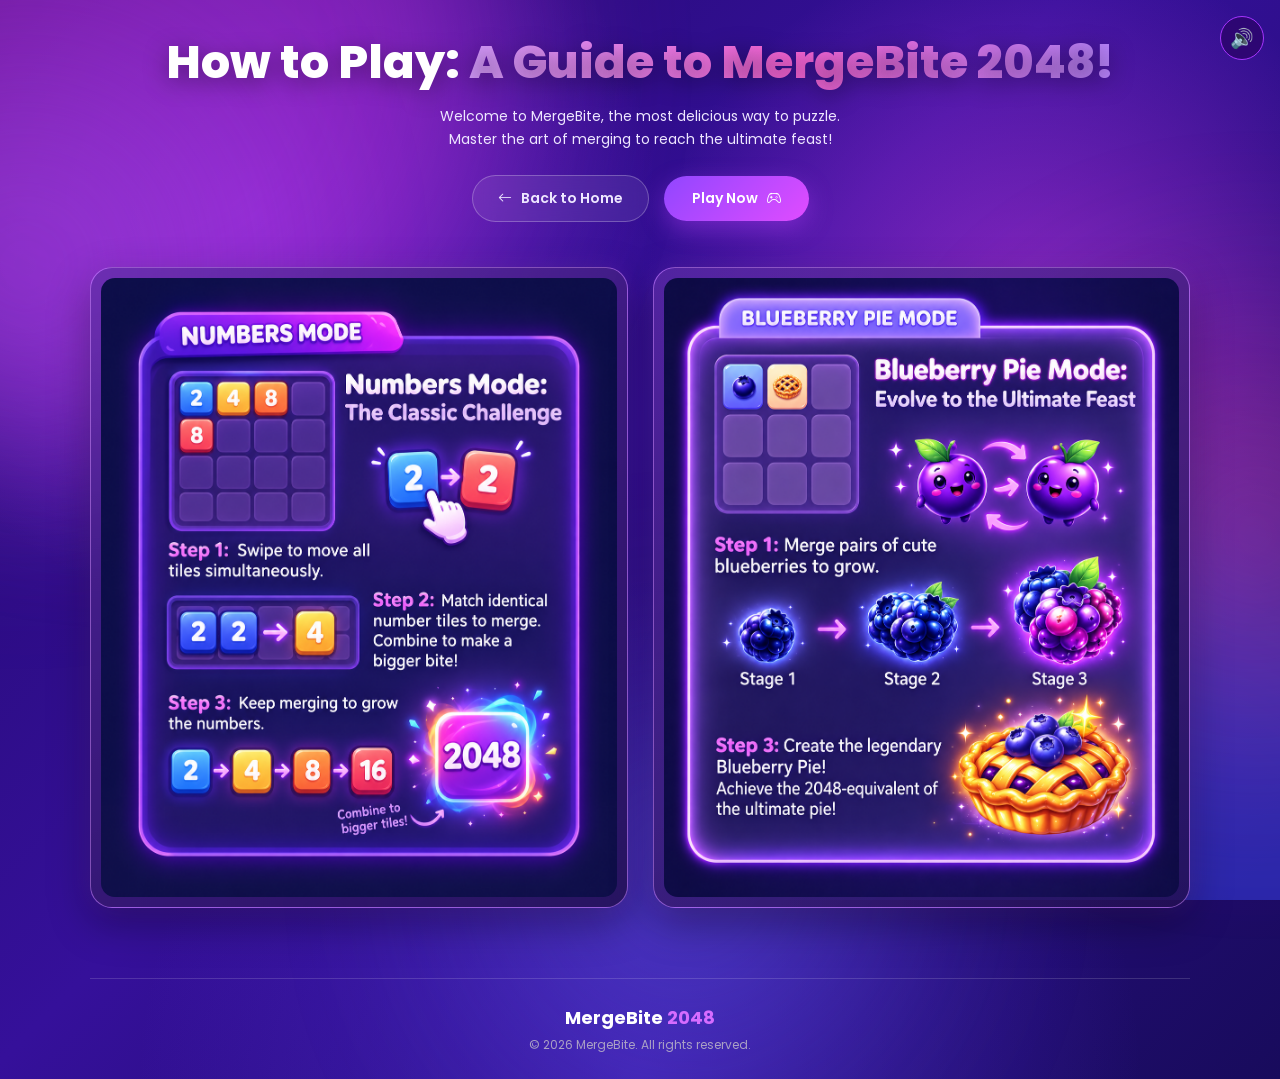
==== How_to_play.html @ a002ad53 "spicile game" ====
<!DOCTYPE html>
<html lang="en">
<head>
    <meta charset="UTF-8">
    <meta name="viewport" content="width=device-width, initial-scale=1.0">
    <title>How to Play - MergeBite 2048</title>
    <link rel="stylesheet"
        href="https://cdn.jsdelivr.net/npm/bootstrap-icons@1.11.3/font/bootstrap-icons.min.css">
    <link rel="preconnect" href="https://fonts.googleapis.com">
    <link rel="preconnect" href="https://fonts.gstatic.com" crossorigin>

    <link href="https://fonts.googleapis.com/css2?family=Poppins:wght@400;500;600;700;800&display=swap"
        rel="stylesheet">
        <link rel="stylesheet" href="css/How_to_play.css">
    <link rel="stylesheet" href="css/common.css">
</head>
<body>
    <div class="background-glow glow-1"></div>
    <div class="background-glow glow-2"></div>
    <div class="background-glow glow-3"></div>
    <main class="how-to-play-container">
        <section class="intro-section">

            <h1>
                How to Play:
                <span>A Guide to MergeBite 2048!</span>
            </h1>

            <p>
                Welcome to MergeBite, the most delicious way to puzzle.
            </p>

            <p>
                Master the art of merging to reach the ultimate feast!
            </p>

        </section>
         <div class="action-buttons">

           

            <a href="Home.html" class="btn-game btn-back">

                <i class="bi bi-arrow-left"></i>

                <span>Back to Home</span>

            </a>


           

            <a href="mode.html" class="btn-game btn-play">

                <span>Play Now</span>

                <i class="bi bi-controller"></i>

            </a>

        </div>
         <section class="game-modes">


            <div class="mode-card">

                <div class="mode-image-wrapper">

                    <img
                        src="images/number_card.png"
                        alt="Numbers Mode"
                        class="mode-image">

                </div>

            </div>


           

            <div class="mode-card">

                <div class="mode-image-wrapper">

                    <img
                        src="images/pie_card.png"
                        alt="Blueberry Pie Mode"
                        class="mode-image">

                </div>

            </div>

        </section>



    </main>
     <footer>

        <div class="footer-logo">
            MergeBite <span>2048</span>
        </div>

        <p>
            © 2026 MergeBite. All rights reserved.
        </p>

    </footer>
    
    <script src="js/common.js"></script>
</body>
</html>
---- css/How_to_play.css ----
* {
    margin: 0;
    padding: 0;
    box-sizing: border-box;
}
html {
    scroll-behavior: smooth;
}
body {
    font-family: "Poppins", sans-serif;

    min-height: 100vh;

    color: white;

    background:
        radial-gradient(
            circle at 20% 20%,
            rgba(140, 60, 255, 0.55),
            transparent 30%
        ),
        radial-gradient(
            circle at 80% 30%,
            rgba(240, 70, 255, 0.45),
            transparent 30%
        ),
        radial-gradient(
            circle at 50% 100%,
            rgba(90, 50, 230, 0.5),
            transparent 40%
        ),
        linear-gradient(
            135deg,
            #22096a,
            #35109a 45%,
            #180b5c
        );

    overflow-x: hidden;
}
.background-glow {
    position: fixed;

    width: 350px;
    height: 350px;

    border-radius: 50%;

    filter: blur(120px);

    opacity: 0.45;

    pointer-events: none;

    z-index: -1;
}

.glow-1 {
    background: #a855f7;

    top: 10%;
    left: -150px;
}

.glow-2 {
    background: #ec4899;

    top: 40%;
    right: -150px;
}

.glow-3 {
    background: #6366f1;

    bottom: -150px;
    left: 40%;
}
.how-to-play-container {

    width: min(1100px, 92%);

    margin: 0 auto;

    padding: 35px 0 70px;
}
.intro-section {

    text-align: center;

    margin-bottom: 25px;
}

.intro-section h1 {

    font-size: clamp(30px, 4vw, 46px);

    font-weight: 800;

    line-height: 1.2;

    margin-bottom: 15px;

    text-shadow:
        0 5px 25px rgba(0, 0, 0, 0.4);
}

.intro-section h1 span {

    background:
        linear-gradient(
            90deg,
            #d69cff,
            #ff67dd,
            #b985ff
        );
    background-clip: text;
    -webkit-background-clip: text;

    -webkit-text-fill-color: transparent;
}

.intro-section p {

    color: #eee7ff;

    font-size: 14px;

    line-height: 1.6;
}
.action-buttons {

    display: flex;

    justify-content: center;

    align-items: center;

    gap: 15px;

    margin: 25px 0 45px;
}

.btn-game {

    display: inline-flex;

    align-items: center;

    justify-content: center;

    gap: 9px;

    min-width: 145px;

    padding: 12px 25px;

    border-radius: 30px;

    text-decoration: none;

    font-size: 14px;

    font-weight: 600;

    transition: all 0.3s ease;
}
.btn-back {

    color: #eee7ff;

    background:
        rgba(255, 255, 255, 0.08);

    border: 1px solid rgba(255, 255, 255, 0.25);

    backdrop-filter: blur(10px);
}

.btn-back:hover {

    color: white;

    background:
        rgba(255, 255, 255, 0.15);

    transform: translateY(-3px);
}
.btn-play {

    color: white;

    border: none;

    background:
        linear-gradient(
            135deg,
            #9146ff,
            #e04cff
        );

    box-shadow:
        0 8px 25px rgba(187, 65, 255, 0.4);
}

.btn-play:hover {

    color: white;

    transform: translateY(-3px) scale(1.03);

    box-shadow:
        0 12px 35px rgba(218, 69, 255, 0.65);
}
.game-modes {

    display: grid;

    grid-template-columns:
        repeat(2, minmax(0, 1fr));

    gap: 25px;

    align-items: start;
}
.mode-card {

    position: relative;

    padding: 0;

    border-radius: 22px;

    background:
        linear-gradient(
            145deg,
            rgba(135, 65, 225, 0.6),
            rgba(40, 19, 90, 0.8)
        );

    border: 1px solid rgba(211, 139, 255, 0.5);

    box-shadow:
        0 15px 40px rgba(0, 0, 0, 0.35),
        0 0 25px rgba(164, 76, 255, 0.2);

    overflow: hidden;

    transition: 0.4s ease;
}

.mode-card:hover {

    transform: translateY(-8px);

    border-color: rgba(237, 137, 255, 0.8);

    box-shadow:
        0 20px 50px rgba(0, 0, 0, 0.4),
        0 0 35px rgba(202, 83, 255, 0.45);
}
.mode-image-wrapper {

    width: 100%;

    padding: 10px;

    background:
        rgba(20, 8, 62, 0.25);
}

.mode-image {

    display: block;

    width: 100%;

    height: auto;

    border-radius: 14px;

    object-fit: contain;

    transition: 0.4s ease;
}

.mode-card:hover .mode-image {

    transform: scale(1.015);
}
footer {

    width: min(1100px, 92%);

    margin: auto;

    padding: 25px 0;

    text-align: center;

    border-top:
        1px solid rgba(255, 255, 255, 0.15);

    color: #aaa0c5;

    font-size: 12px;
}

.footer-logo {

    color: white;

    font-size: 18px;

    font-weight: 700;

    margin-bottom: 5px;
}

.footer-logo span {

    color: #d66cff;
}
---- css/common.css ----
.mb-toast-wrap {
    position: fixed;
    top: 18px;
    left: 50%;
    transform: translateX(-50%);
    z-index: 10000;
    width: min(92vw, 460px);
    display: flex;
    flex-direction: column;
    align-items: center;
    gap: 10px;
    pointer-events: none;
}

.mb-toast {
    display: flex;
    align-items: center;
    gap: 11px;
    padding: 13px 22px;
    border-radius: 30px;
    color: #fff;
    font: 600 15px/1.35 "Fredoka", Arial, sans-serif;
    background: linear-gradient(135deg, rgba(58, 20, 150, .97), rgba(115, 30, 175, .97));
    border: 1px solid rgba(236, 104, 255, .75);
    box-shadow: 0 8px 28px rgba(0, 0, 0, .35), 0 0 18px rgba(200, 70, 255, .45);
    opacity: 0;
    transform: translateY(-14px) scale(.96);
    transition: opacity .28s ease, transform .3s cubic-bezier(.2, .9, .3, 1.25);
}

.mb-toast.show { opacity: 1; transform: none; }
.mb-toast i { font-size: 20px; flex-shrink: 0; }
.mb-toast.success i { color: #7dffb0; }
.mb-toast.error { border-color: #ff6b9a; }
.mb-toast.error i { color: #ff8fb3; }
.mb-toast.info i { color: #a9c4ff; }

.mb-modal-overlay {
    position: fixed;
    inset: 0;
    z-index: 9500;
    display: flex;
    align-items: center;
    justify-content: center;
    padding: 20px;
    background: rgba(8, 3, 40, .72);
    backdrop-filter: blur(6px);
    opacity: 0;
    transition: opacity .25s ease;
}

.mb-modal-overlay.show { opacity: 1; }

.mb-modal {
    width: min(100%, 400px);
    padding: 28px 28px 26px;
    text-align: center;
    color: #fff;
    font-family: "Fredoka", Arial, sans-serif;
    border-radius: 28px;
    background: linear-gradient(145deg, rgba(165, 75, 240, .96), rgba(55, 32, 185, .97));
    border: 1px solid rgba(255, 140, 250, .85);
    box-shadow: 0 0 44px rgba(240, 80, 255, .6), 0 20px 50px rgba(0, 0, 0, .5);
    transform: translateY(18px) scale(.94);
    transition: transform .35s cubic-bezier(.2, .9, .3, 1.25);
}

.mb-modal-overlay.show .mb-modal { transform: none; }

.mb-modal-img {
    display: block;
    width: 150px;
    max-width: 60%;
    margin: -6px auto 8px;
    animation: mbBob 2.6s ease-in-out infinite;
}

.mb-modal-icon { font-size: 54px; line-height: 1.1; margin-bottom: 6px; }

.mb-modal h2 {
    font-size: 27px;
    line-height: 1.2;
    margin-bottom: 8px;
    background: linear-gradient(135deg, #fff, #ff8cf2);
    -webkit-background-clip: text;
    background-clip: text;
    color: transparent;
}

.mb-modal p {
    font-size: 16px;
    line-height: 1.55;
    color: #eeeaff;
    white-space: pre-line;
}

.mb-modal-actions {
    display: flex;
    flex-wrap: wrap;
    justify-content: center;
    gap: 10px;
    margin-top: 22px;
}

.mb-btn {
    min-width: 130px;
    padding: 12px 22px;
    border-radius: 30px;
    font: 600 15px "Fredoka", Arial, sans-serif;
    color: #fff;
    cursor: pointer;
    text-decoration: none;
    transition: transform .25s, box-shadow .25s;
    border: 1px solid rgba(255, 255, 255, .3);
    background: rgba(255, 255, 255, .1);
}

.mb-btn.primary {
    border-color: #ff80ed;
    background: linear-gradient(135deg, #b81aff, #ff36c8);
    box-shadow: 0 0 16px rgba(255, 56, 223, .55);
}

.mb-btn:hover { transform: translateY(-3px); }
.mb-btn:focus-visible { outline: 3px solid #ffd0f8; outline-offset: 2px; }

@keyframes mbBob {
    0%, 100% { transform: translateY(0); }
    50% { transform: translateY(-8px); }
}

.sound-floating {
    position: fixed;
    top: 16px;
    right: 16px;
    z-index: 9000;
    width: 44px;
    height: 44px;
    border-radius: 50%;
    border: 1px solid #a735ff;
    background: rgba(45, 5, 110, .85);
    color: #fff;
    font-size: 19px;
    cursor: pointer;
    backdrop-filter: blur(8px);
    transition: .3s;
}

.sound-floating:hover {
    transform: scale(1.08);
    background: #6817b5;
    box-shadow: 0 0 15px #d137ff;
}

#soundBtn.muted { opacity: .65; }

.bg-anim {
    position: fixed;
    inset: 0;
    z-index: -1;
    overflow: hidden;
    pointer-events: none;
}

.bg-aurora {
    position: absolute;
    width: 60vmax;
    height: 60vmax;
    border-radius: 50%;
    filter: blur(90px);
    opacity: .45;
    animation: bgAurora 28s ease-in-out infinite alternate;
}

.bg-aurora.a1 { top: -25vmax; left: -20vmax; background: #d331e0; }
.bg-aurora.a2 { bottom: -30vmax; right: -20vmax; background: #3a4bff; animation-delay: -12s; }

.bg-item {
    position: absolute;
    width: var(--s);
    height: var(--s);
    animation-duration: var(--dur);
    animation-delay: var(--delay);
    animation-iteration-count: infinite;
    animation-timing-function: linear;
    will-change: transform, opacity;
}

.bg-item.rise { bottom: calc(var(--s) * -1.4); animation-name: bgRise; }
.bg-item.fall { top: calc(var(--s) * -1.4); animation-name: bgFall; }

.bg-inner {
    display: block;
    width: 100%;
    height: 100%;
    animation: bgSway var(--sway, 5s) ease-in-out infinite alternate;
}

.bg-fruit .bg-inner {
    background: center / contain no-repeat;
    filter: drop-shadow(0 0 10px rgba(214, 90, 255, .65));
}

.bg-cube .bg-inner {
    display: grid;
    place-items: center;
    border-radius: 24%;
    background: var(--g);
    color: #fff;
    font: 800 calc(var(--s) * .46) "Fredoka", Arial, sans-serif;
    text-shadow: 0 2px 4px rgba(0, 0, 0, .3);
    border: 2px solid rgba(255, 255, 255, .35);
    box-shadow: inset 0 0 12px rgba(255, 255, 255, .3), 0 0 16px var(--glow);
}

.bg-bubble .bg-inner {
    border-radius: 50%;
    background: radial-gradient(circle at 30% 28%, rgba(255, 255, 255, .75), rgba(220, 130, 255, .18) 45%, rgba(120, 90, 255, .1) 70%);
    border: 1px solid rgba(235, 170, 255, .45);
}

.bg-spark {
    position: absolute;
    width: var(--s);
    height: var(--s);
    background: #fff;
    clip-path: polygon(50% 0, 60% 40%, 100% 50%, 60% 60%, 50% 100%, 40% 60%, 0 50%, 40% 40%);
    filter: drop-shadow(0 0 5px #ff7bf0);
    opacity: 0;
    animation: bgTwinkle var(--dur) ease-in-out var(--delay) infinite;
}

@keyframes bgRise {
    0% { transform: translate3d(0, 0, 0); opacity: 0; }
    8% { opacity: var(--op); }
    88% { opacity: var(--op); }
    100% { transform: translate3d(var(--drift), -118vh, 0); opacity: 0; }
}

@keyframes bgFall {
    0% { transform: translate3d(0, 0, 0); opacity: 0; }
    8% { opacity: var(--op); }
    88% { opacity: var(--op); }
    100% { transform: translate3d(var(--drift), 118vh, 0); opacity: 0; }
}

@keyframes bgSway {
    from { transform: translateX(-16px) rotate(calc(var(--rot) * -1)); }
    to { transform: translateX(16px) rotate(var(--rot)); }
}

@keyframes bgTwinkle {
    0%, 100% { opacity: 0; transform: scale(.3) rotate(0deg); }
    50% { opacity: .95; transform: scale(1) rotate(45deg); }
}

@keyframes bgAurora {
    from { transform: translate(0, 0) scale(1); }
    to { transform: translate(8vmax, 6vmax) scale(1.18); }
}

@media (prefers-reduced-motion: reduce) {
    .bg-anim { display: none; }
    .mb-modal-img { animation: none; }
}
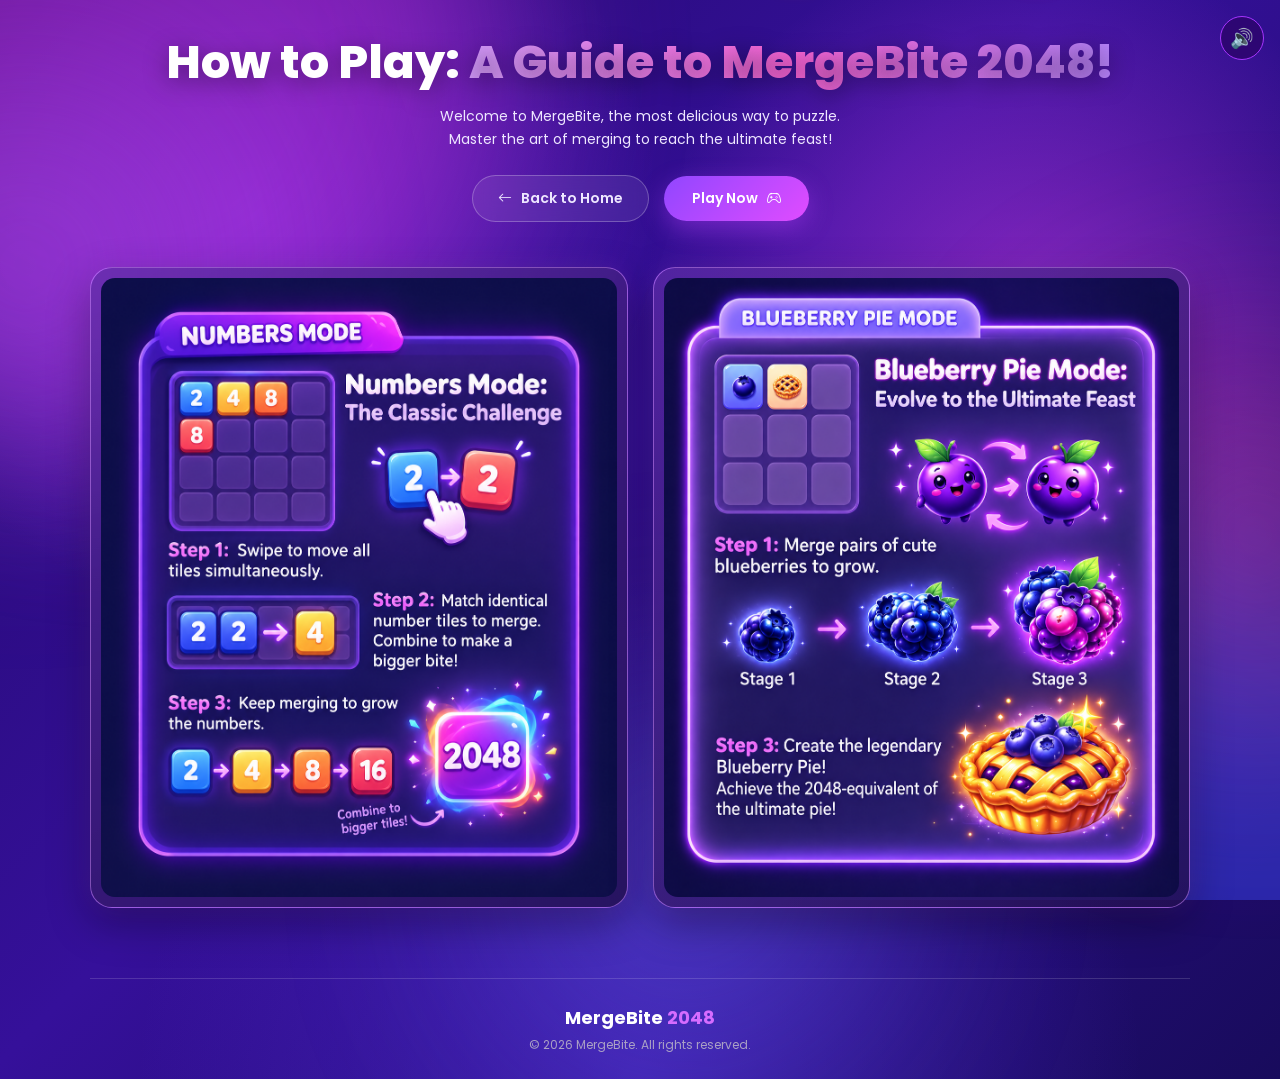
==== commit 58afac9b: "up" ====
--- a/How_to_play.html
+++ b/How_to_play.html
@@ -39,7 +39,7 @@
 
            
 
-            <a href="Home.html" class="btn-game btn-back">
+            <a href="index.html" class="btn-game btn-back">
 
                 <i class="bi bi-arrow-left"></i>
 
